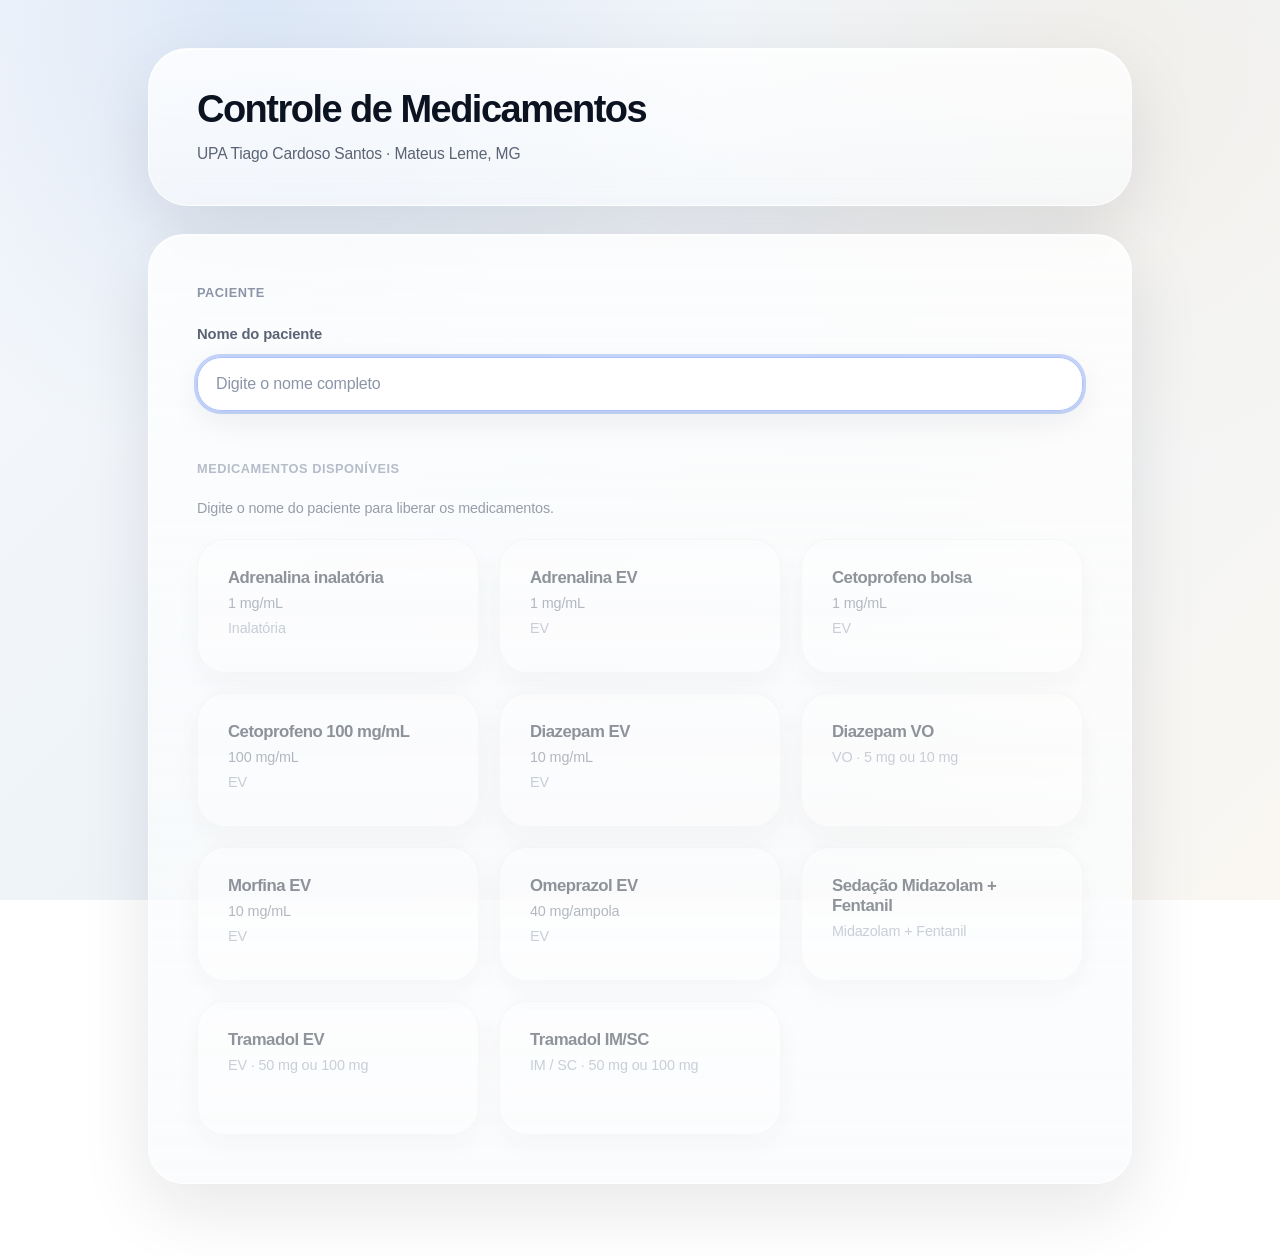
==== index.html @ 0401cdc0 "Initial commit: solicitação de medicamentos controlados UPA. App estático com geração de PDF meia-pá" ====
<!DOCTYPE html>
<html lang="pt-BR">
<head>
  <meta charset="UTF-8">
  <meta name="viewport" content="width=device-width, initial-scale=1.0">
  <title>Controle de Medicamentos</title>
  <link rel="stylesheet" href="css/app.css">
  <link rel="stylesheet" href="css/print.css">
</head>
<body>
  <main class="app">
    <header class="app-header card">
      <h1 class="app-title">Controle de Medicamentos</h1>
      <p id="app-unit-subtitle" class="app-subtitle"></p>
    </header>

    <section class="panel card" aria-label="Formulário de solicitação">
      <section class="panel-section" aria-labelledby="paciente-heading">
        <h2 id="paciente-heading" class="section-title">Paciente</h2>
        <div class="field-group">
          <label class="field-label" for="patient-name">Nome do paciente</label>
          <input
            id="patient-name"
            class="field-input"
            type="text"
            placeholder="Digite o nome completo"
            autocomplete="off"
            spellcheck="false"
          >
        </div>
      </section>

      <section
        id="medications-section"
        class="panel-section medications-section is-disabled"
        aria-labelledby="medicamentos-heading"
        aria-describedby="medications-hint"
      >
        <h2 id="medicamentos-heading" class="section-title">Medicamentos disponíveis</h2>
        <p id="medications-hint" class="section-hint">
          Digite o nome do paciente para liberar os medicamentos.
        </p>
        <div id="medications-grid" class="medications-grid"></div>
      </section>
    </section>
  </main>

  <div
    id="appStatus"
    class="app-status"
    role="status"
    aria-live="polite"
    aria-atomic="true"
    hidden
  ></div>

  <script src="js/config.js"></script>
  <script src="js/embedded-images.js"></script>
  <script src="js/embedded-fonts.js"></script>
  <script src="js/medications.js"></script>
  <script src="vendor/jspdf.umd.min.js"></script>
  <script src="js/pdf.js"></script>
  <script src="js/app.js"></script>
</body>
</html>
---- css/app.css ----
:root {
  color-scheme: light;

  --text: #0b1220;
  --text-secondary: #5b6475;
  --text-muted: #8b95a8;

  --border: rgba(255, 255, 255, 0.72);
  --border-subtle: rgba(15, 23, 42, 0.06);

  --surface: linear-gradient(
    180deg,
    rgba(255, 255, 255, 0.82),
    rgba(248, 250, 252, 0.66)
  );
  --surface-soft: rgba(255, 255, 255, 0.55);
  --surface-placeholder: rgba(255, 255, 255, 0.62);

  --bg-base: linear-gradient(135deg, #f7f9fc 0%, #eef3f8 45%, #faf7f2 100%);
  --bg-glow-1: rgba(180, 205, 240, 0.38);
  --bg-glow-2: rgba(245, 230, 210, 0.32);

  --shadow-card:
    0 24px 70px rgba(15, 23, 42, 0.1),
    inset 0 1px 0 rgba(255, 255, 255, 0.9);
  --shadow-card-hover:
    0 28px 76px rgba(15, 23, 42, 0.12),
    inset 0 1px 0 rgba(255, 255, 255, 0.95);
  --shadow-soft: 0 10px 32px rgba(15, 23, 42, 0.07);
  --shadow-focus: 0 0 0 3px rgba(59, 110, 246, 0.28);

  --blur-surface: 22px;
  --saturate-surface: 180%;

  --radius-sm: 24px;
  --radius-md: 28px;
  --radius-lg: 36px;
  --radius-xl: 40px;

  --ease: cubic-bezier(0.22, 1, 0.36, 1);
  --duration-fast: 180ms;
  --duration: 240ms;
  --duration-slow: 280ms;

  --font-text:
    "SF Pro Text",
    "SF Pro Display",
    -apple-system,
    BlinkMacSystemFont,
    "Helvetica Neue",
    Helvetica,
    Arial,
    sans-serif;
  --font-display:
    "SF Pro Display",
    "SF Pro Text",
    -apple-system,
    BlinkMacSystemFont,
    "Helvetica Neue",
    Helvetica,
    Arial,
    sans-serif;

  --app-max-width: 1080px;
  --space-xs: 8px;
  --space-sm: 12px;
  --space-md: 20px;
  --space-lg: 28px;
  --space-xl: 36px;
  --space-2xl: 48px;
}

*,
*::before,
*::after {
  box-sizing: border-box;
}

html {
  -webkit-font-smoothing: antialiased;
  -moz-osx-font-smoothing: grayscale;
}

body {
  margin: 0;
  min-height: 100vh;
  font-family: var(--font-text);
  font-size: 15px;
  line-height: 1.5;
  color: var(--text);
  background:
    radial-gradient(circle at 20% 0%, var(--bg-glow-1), transparent 34%),
    radial-gradient(circle at 85% 8%, var(--bg-glow-2), transparent 30%),
    var(--bg-base);
  background-attachment: fixed;
}

.app {
  width: min(100%, var(--app-max-width));
  margin: 0 auto;
  padding: var(--space-md);
  display: flex;
  flex-direction: column;
  gap: var(--space-lg);
  animation: fade-in-up 0.55s var(--ease) both;
}

.card {
  background: var(--surface);
  border: 1px solid var(--border);
  border-radius: var(--radius-lg);
  box-shadow: var(--shadow-card);
  backdrop-filter: blur(var(--blur-surface)) saturate(var(--saturate-surface));
  -webkit-backdrop-filter: blur(var(--blur-surface)) saturate(var(--saturate-surface));
  transition:
    transform var(--duration) var(--ease),
    box-shadow var(--duration) var(--ease),
    border-color var(--duration-fast) var(--ease);
}

.card:hover {
  transform: translateY(-1px);
  box-shadow: var(--shadow-card-hover);
}

.card:active {
  transform: translateY(0);
}

.card:focus-visible {
  outline: none;
  box-shadow: var(--shadow-card), var(--shadow-focus);
}

.app-header {
  padding: var(--space-xl) var(--space-xl);
  border-radius: var(--radius-xl);
}

.app-title {
  margin: 0;
  font-family: var(--font-display);
  font-size: clamp(1.85rem, 4vw, 2.375rem);
  font-weight: 700;
  letter-spacing: -0.04em;
  line-height: 1.08;
  color: var(--text);
}

.app-subtitle {
  margin: var(--space-sm) 0 0;
  color: var(--text-secondary);
  font-size: 0.975rem;
  font-weight: 500;
  letter-spacing: -0.01em;
}

.panel {
  padding: var(--space-xl);
  display: flex;
  flex-direction: column;
  gap: var(--space-2xl);
}

.panel-section {
  display: flex;
  flex-direction: column;
  gap: var(--space-md);
}

.section-title {
  margin: 0;
  font-family: var(--font-text);
  font-size: 0.8rem;
  font-weight: 600;
  letter-spacing: 0.04em;
  text-transform: uppercase;
  color: var(--text-muted);
}

.field-group {
  display: flex;
  flex-direction: column;
  gap: var(--space-sm);
}

.field-label {
  font-size: 0.925rem;
  font-weight: 600;
  letter-spacing: -0.01em;
  color: var(--text-secondary);
}

.field-input {
  display: block;
  width: 100%;
  min-height: 52px;
  padding: 14px 18px;
  border: 1px solid var(--border-subtle);
  border-radius: var(--radius-sm);
  background: rgba(255, 255, 255, 0.88);
  box-shadow: var(--shadow-soft);
  color: var(--text);
  font: inherit;
  font-size: 1rem;
  font-weight: 500;
  letter-spacing: -0.01em;
  outline: none;
  transition:
    border-color 200ms var(--ease),
    box-shadow 200ms var(--ease),
    background 180ms var(--ease);
}

.field-input::placeholder {
  color: var(--text-muted);
  font-weight: 500;
}

.field-input:hover {
  border-color: rgba(15, 23, 42, 0.1);
  background: rgba(255, 255, 255, 0.94);
}

.field-input:focus,
.field-input:focus-visible {
  border-color: rgba(59, 110, 246, 0.42);
  background: rgba(255, 255, 255, 0.98);
  box-shadow: var(--shadow-soft), var(--shadow-focus);
}

.section-hint {
  margin: 0;
  font-size: 0.9rem;
  font-weight: 500;
  letter-spacing: -0.01em;
  color: var(--text-secondary);
  line-height: 1.45;
}

.medications-section {
  transition: opacity var(--duration) var(--ease);
}

.medications-section.is-disabled {
  opacity: 0.62;
}

.medications-grid {
  display: grid;
  grid-template-columns: 1fr;
  gap: var(--space-md);
  align-items: start;
}

.medication-card {
  display: flex;
  flex-direction: column;
  gap: var(--space-sm);
  padding: var(--space-sm);
  border: 1px solid rgba(15, 23, 42, 0.06);
  border-radius: var(--radius-md);
  background: rgba(255, 255, 255, 0.72);
  box-shadow: var(--shadow-soft);
  transition:
    transform var(--duration) var(--ease),
    box-shadow var(--duration) var(--ease),
    border-color var(--duration-fast) var(--ease),
    background var(--duration-fast) var(--ease);
}

.medication-card:hover:not(.is-disabled) {
  transform: translateY(-1px);
  box-shadow: 0 14px 36px rgba(15, 23, 42, 0.1);
}

.medication-card.is-selected {
  border-color: rgba(15, 23, 42, 0.18);
  background: rgba(255, 255, 255, 0.94);
  box-shadow:
    0 16px 40px rgba(15, 23, 42, 0.1),
    inset 0 1px 0 rgba(255, 255, 255, 0.95);
}

.medication-card.is-disabled {
  opacity: 0.72;
}

.medication-card__trigger {
  display: flex;
  flex-direction: column;
  align-items: flex-start;
  gap: 6px;
  width: 100%;
  min-height: 108px;
  padding: 16px 18px;
  border: 0;
  border-radius: calc(var(--radius-md) - 6px);
  background: transparent;
  color: inherit;
  font: inherit;
  text-align: left;
  cursor: pointer;
  transition: background var(--duration-fast) var(--ease);
}

.medication-card__trigger:disabled {
  cursor: not-allowed;
}

.medication-card__trigger:active:not(:disabled) {
  transform: translateY(1px);
}

.medication-card__trigger:focus-visible {
  outline: none;
  box-shadow: var(--shadow-focus);
}

.medication-card__title {
  font-family: var(--font-display);
  font-size: 1.05rem;
  font-weight: 700;
  letter-spacing: -0.03em;
  line-height: 1.2;
  color: var(--text);
}

.medication-card__detail,
.medication-card__meta {
  font-size: 0.9rem;
  font-weight: 500;
  letter-spacing: -0.01em;
  color: var(--text-secondary);
  line-height: 1.35;
}

.medication-card__meta {
  color: var(--text-muted);
}

.medication-controls {
  display: flex;
  flex-direction: column;
  gap: var(--space-sm);
  padding: 0 10px 12px;
}

.medication-controls__group {
  display: flex;
  flex-direction: column;
  gap: var(--space-xs);
}

.medication-controls__label {
  margin: 0;
  font-size: 0.78rem;
  font-weight: 600;
  letter-spacing: 0.04em;
  text-transform: uppercase;
  color: var(--text-muted);
}

.medication-controls__hint {
  margin: 0 0 2px;
  font-size: 0.875rem;
  font-weight: 500;
  letter-spacing: -0.01em;
  color: var(--text-secondary);
}

.option-pills {
  display: flex;
  flex-wrap: wrap;
  gap: 8px;
}

.option-pill {
  appearance: none;
  border: 1px solid rgba(15, 23, 42, 0.08);
  border-radius: 999px;
  padding: 9px 14px;
  background: rgba(255, 255, 255, 0.82);
  color: var(--text-secondary);
  font: inherit;
  font-size: 0.875rem;
  font-weight: 600;
  letter-spacing: -0.01em;
  cursor: pointer;
  transition:
    transform var(--duration-fast) var(--ease),
    background var(--duration-fast) var(--ease),
    border-color var(--duration-fast) var(--ease),
    color var(--duration-fast) var(--ease),
    box-shadow var(--duration-fast) var(--ease);
}

.option-pill:hover {
  transform: translateY(-1px);
  border-color: rgba(15, 23, 42, 0.14);
  color: var(--text);
}

.option-pill:active {
  transform: translateY(0);
}

.option-pill.is-selected {
  border-color: rgba(15, 23, 42, 0.2);
  background: rgba(15, 23, 42, 0.92);
  color: #fff;
  box-shadow: 0 8px 20px rgba(15, 23, 42, 0.14);
}

.option-pill:focus-visible {
  outline: none;
  box-shadow: var(--shadow-focus);
}

.quantity-input {
  display: block;
  width: min(100%, 140px);
  min-height: 44px;
  padding: 10px 14px;
  border: 1px solid rgba(15, 23, 42, 0.08);
  border-radius: 16px;
  background: rgba(255, 255, 255, 0.92);
  box-shadow: var(--shadow-soft);
  color: var(--text);
  font: inherit;
  font-size: 1rem;
  font-weight: 600;
  outline: none;
  transition:
    border-color 200ms var(--ease),
    box-shadow 200ms var(--ease);
}

.quantity-input:focus,
.quantity-input:focus-visible {
  border-color: rgba(59, 110, 246, 0.42);
  box-shadow: var(--shadow-soft), var(--shadow-focus);
}

.app-status {
  position: fixed;
  left: 50%;
  bottom: 24px;
  z-index: 50;
  transform: translateX(-50%);
  max-width: min(92vw, 520px);
  padding: 12px 18px;
  border: 1px solid rgba(15, 23, 42, 0.08);
  border-radius: 999px;
  background: rgba(255, 255, 255, 0.94);
  box-shadow: 0 16px 40px rgba(15, 23, 42, 0.14);
  color: var(--text);
  font-size: 0.925rem;
  font-weight: 600;
  letter-spacing: -0.01em;
  text-align: center;
}

.app-status[hidden] {
  display: none !important;
}

.app-status.is-success {
  color: #1f6b3a;
}

.app-status.is-error {
  color: #9b1c1c;
}

.app-status.is-progress {
  color: var(--text-secondary);
}

body.is-generating {
  cursor: progress;
}

body.is-generating .medication-card__trigger,
body.is-generating .option-pill,
body.is-generating .quantity-input {
  pointer-events: none;
}

@keyframes fade-in-up {
  from {
    opacity: 0;
    transform: translateY(10px);
  }

  to {
    opacity: 1;
    transform: translateY(0);
  }
}

@media (min-width: 640px) {
  .app {
    padding: var(--space-lg) var(--space-xl);
  }

  .app-header {
    padding: 40px var(--space-2xl);
  }

  .panel {
    padding: var(--space-2xl);
  }

  .medications-grid {
    grid-template-columns: repeat(2, minmax(0, 1fr));
  }
}

@media (min-width: 1024px) {
  .app {
    padding: var(--space-2xl) var(--space-2xl) 72px;
  }

  .medications-grid {
    grid-template-columns: repeat(3, minmax(0, 1fr));
  }
}

@media (max-width: 639px) {
  :root {
    --radius-sm: 18px;
    --radius-md: 22px;
    --radius-lg: 24px;
    --radius-xl: 28px;
  }

  .app {
    gap: var(--space-md);
    padding: var(--space-sm) var(--space-sm) var(--space-xl);
  }

  .app-header {
    padding: var(--space-lg) var(--space-md);
  }

  .app-title {
    font-size: clamp(1.65rem, 7vw, 1.95rem);
  }

  .app-subtitle {
    font-size: 0.9rem;
  }

  .panel {
    padding: var(--space-md);
    gap: var(--space-xl);
  }

  .field-input,
  .quantity-input {
    font-size: 16px;
  }

  .quantity-input {
    width: 100%;
  }

  .app-status {
    bottom: 16px;
    border-radius: 20px;
  }
}

@media (prefers-reduced-motion: reduce) {
  .app {
    animation: none;
  }

  .card,
  .field-input,
  .medications-section,
  .medication-card,
  .option-pill,
  .quantity-input {
    transition: none;
  }

  .card:hover,
  .medication-card:hover:not(.is-disabled),
  .option-pill:hover {
    transform: none;
  }
}
---- css/print.css ----
@page {
  size: A4 portrait;
  margin: 0;
}
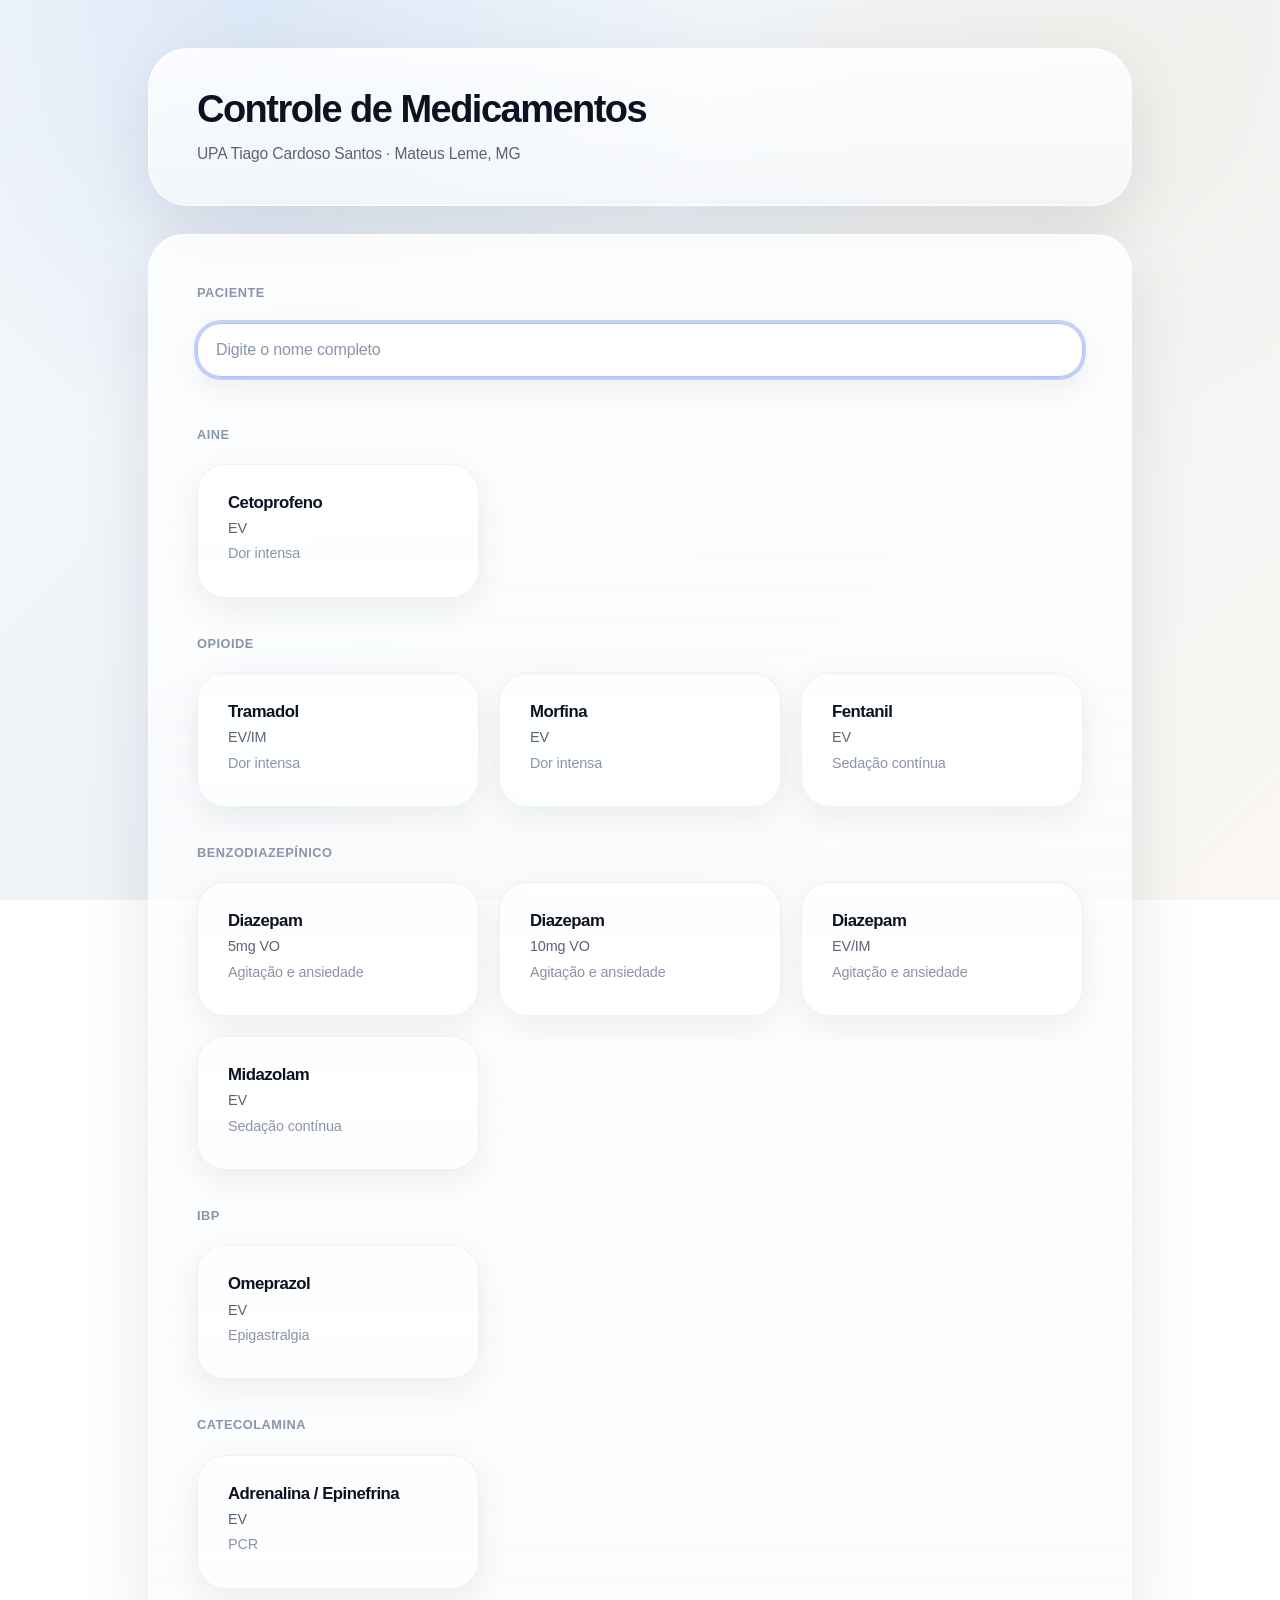
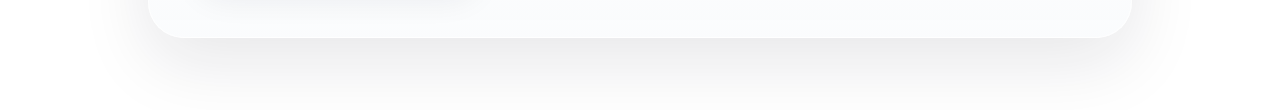
==== commit 5bffdfe4: "Simplify medication catalog UI and refine controlled-drug PDF. Group meds by class with explicit ord" ====
--- a/index.html
+++ b/index.html
@@ -3,7 +3,9 @@
 <head>
   <meta charset="UTF-8">
   <meta name="viewport" content="width=device-width, initial-scale=1.0">
-  <title>Controle de Medicamentos</title>
+  <title>Controlado</title>
+  <link rel="icon" href="assets/favicon.png" type="image/png">
+  <link rel="apple-touch-icon" href="assets/apple-touch-icon.png">
   <link rel="stylesheet" href="css/app.css">
   <link rel="stylesheet" href="css/print.css">
 </head>
@@ -18,12 +20,12 @@
       <section class="panel-section" aria-labelledby="paciente-heading">
         <h2 id="paciente-heading" class="section-title">Paciente</h2>
         <div class="field-group">
-          <label class="field-label" for="patient-name">Nome do paciente</label>
           <input
             id="patient-name"
             class="field-input"
             type="text"
             placeholder="Digite o nome completo"
+            aria-label="Nome do paciente"
             autocomplete="off"
             spellcheck="false"
           >
@@ -32,15 +34,10 @@
 
       <section
         id="medications-section"
-        class="panel-section medications-section is-disabled"
-        aria-labelledby="medicamentos-heading"
-        aria-describedby="medications-hint"
+        class="panel-section medications-section"
+        aria-label="Medicamentos"
       >
-        <h2 id="medicamentos-heading" class="section-title">Medicamentos disponíveis</h2>
-        <p id="medications-hint" class="section-hint">
-          Digite o nome do paciente para liberar os medicamentos.
-        </p>
-        <div id="medications-grid" class="medications-grid"></div>
+        <div id="medications-grid" class="medications-catalog"></div>
       </section>
     </section>
   </main>
--- a/css/app.css
+++ b/css/app.css
@@ -222,6 +222,17 @@
   background: rgba(255, 255, 255, 0.94);
 }
 
+.field-input.is-invalid {
+  border-color: #dc2626;
+  box-shadow: 0 0 0 3px rgba(220, 38, 38, 0.2);
+}
+
+.field-input.is-invalid:focus,
+.field-input.is-invalid:focus-visible {
+  border-color: #dc2626;
+  box-shadow: 0 0 0 3px rgba(220, 38, 38, 0.28);
+}
+
 .field-input:focus,
 .field-input:focus-visible {
   border-color: rgba(59, 110, 246, 0.42);
@@ -244,6 +255,18 @@
 
 .medications-section.is-disabled {
   opacity: 0.62;
+}
+
+.medications-catalog {
+  display: flex;
+  flex-direction: column;
+  gap: var(--space-xl);
+}
+
+.medication-group {
+  display: flex;
+  flex-direction: column;
+  gap: var(--space-md);
 }
 
 .medications-grid {
@@ -317,6 +340,15 @@
   box-shadow: var(--shadow-focus);
 }
 
+.medication-card__class {
+  font-size: 0.72rem;
+  font-weight: 600;
+  letter-spacing: 0.06em;
+  line-height: 1.2;
+  text-transform: uppercase;
+  color: var(--text-muted);
+}
+
 .medication-card__title {
   font-family: var(--font-display);
   font-size: 1.05rem;
@@ -326,8 +358,8 @@
   color: var(--text);
 }
 
-.medication-card__detail,
-.medication-card__meta {
+.medication-card__route,
+.medication-card__indication {
   font-size: 0.9rem;
   font-weight: 500;
   letter-spacing: -0.01em;
@@ -335,7 +367,7 @@
   line-height: 1.35;
 }
 
-.medication-card__meta {
+.medication-card__indication {
   color: var(--text-muted);
 }
 
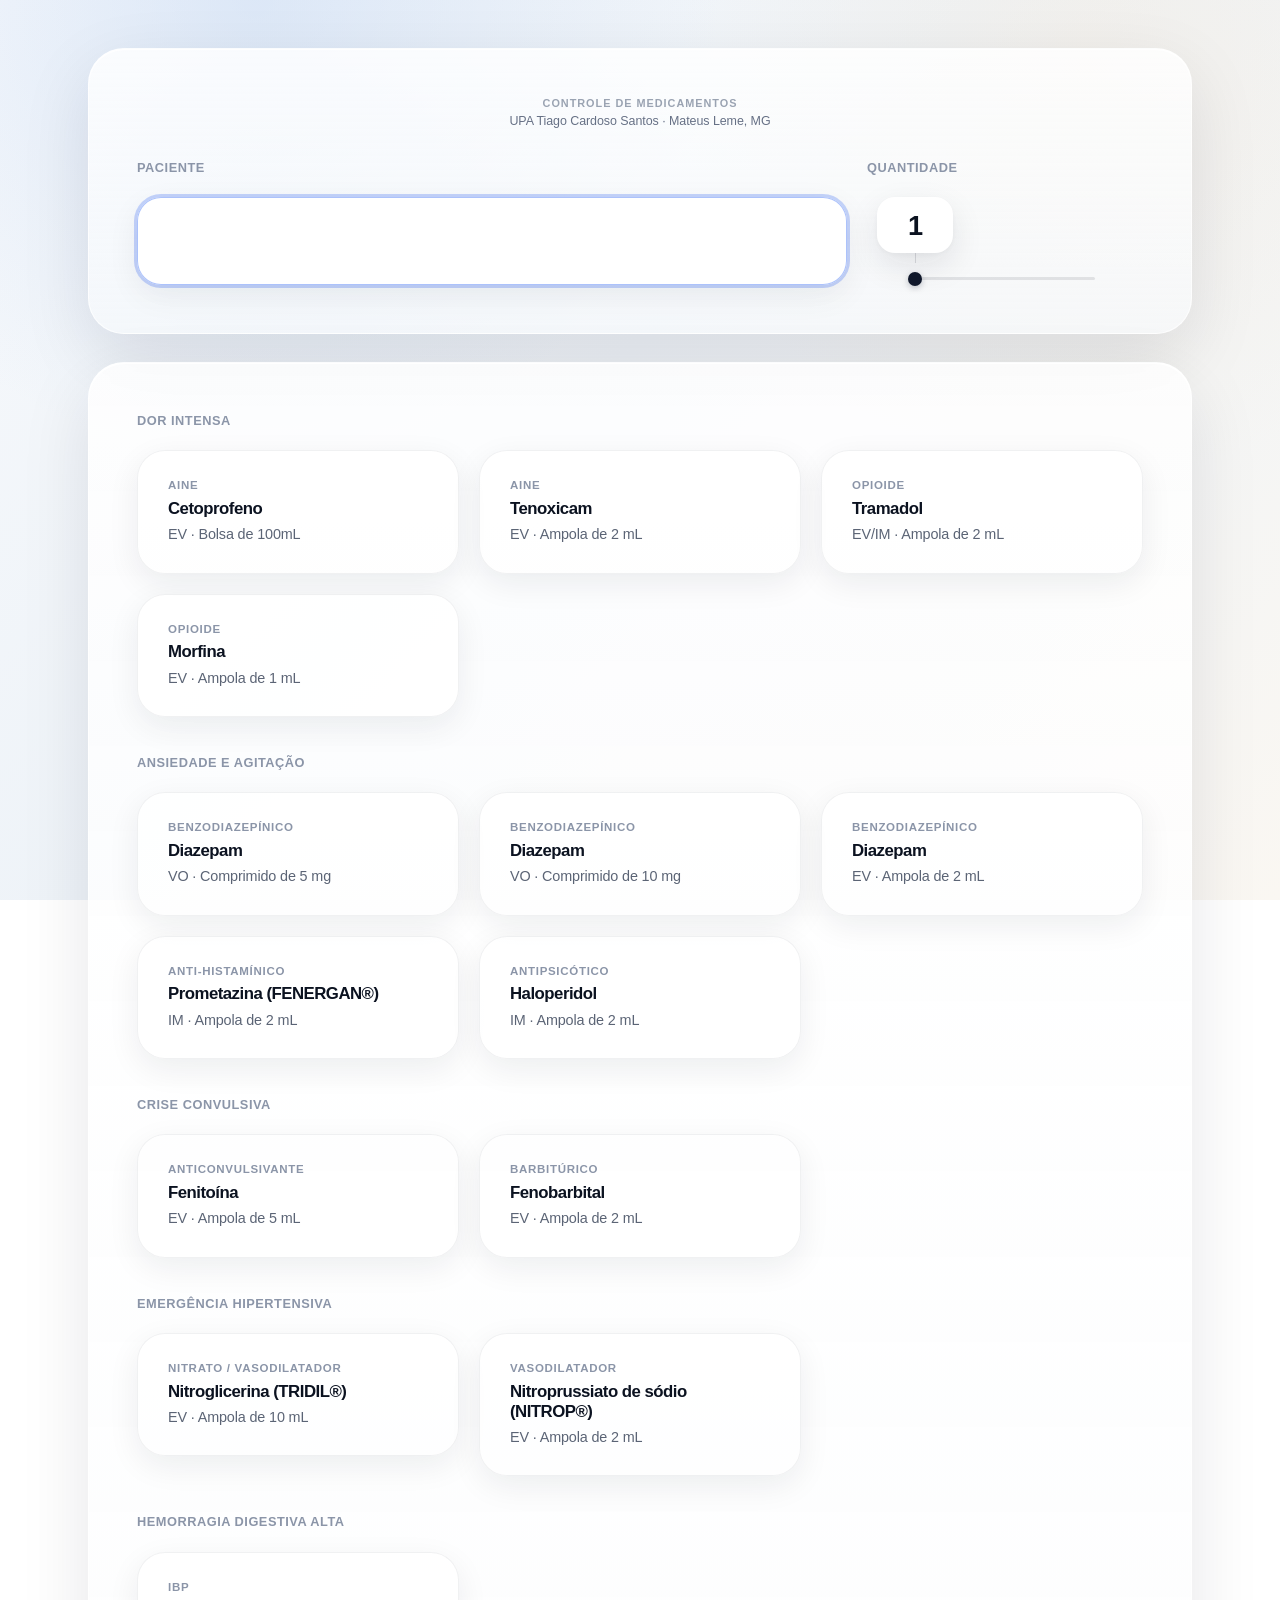
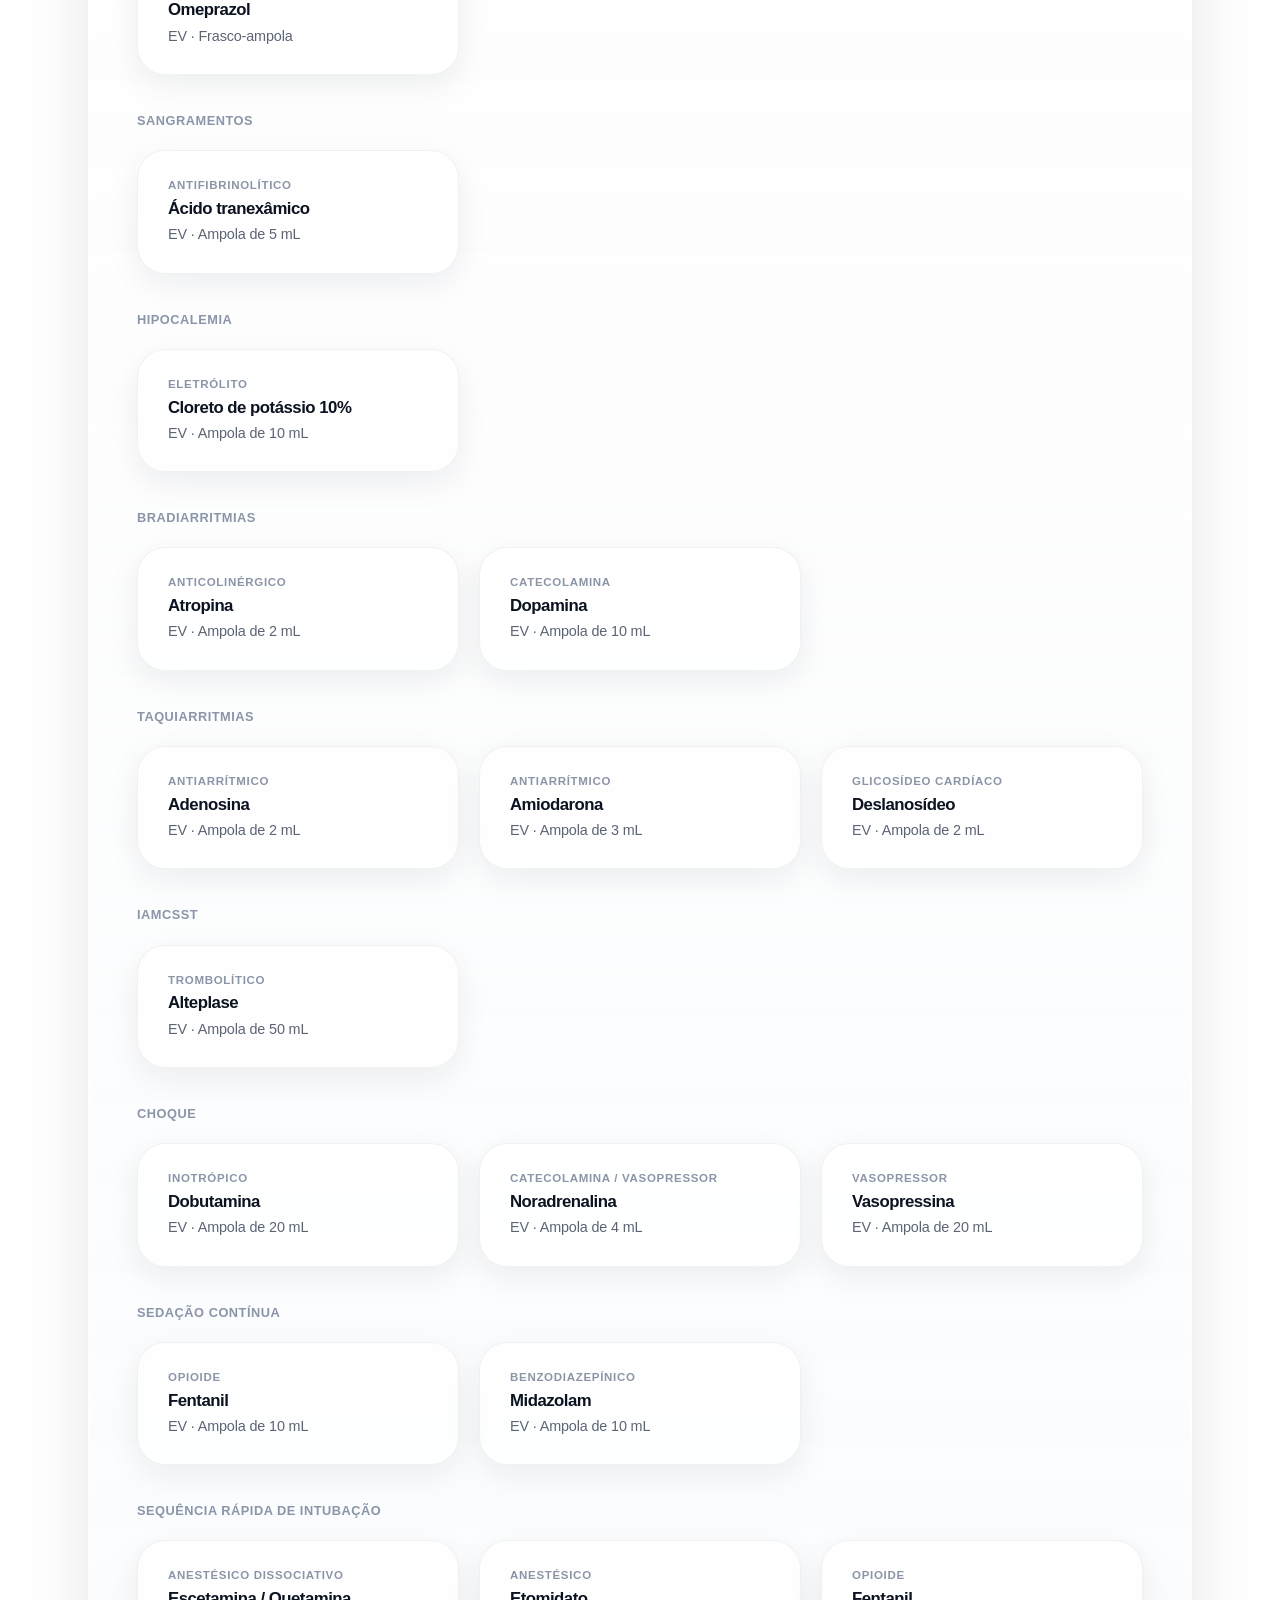
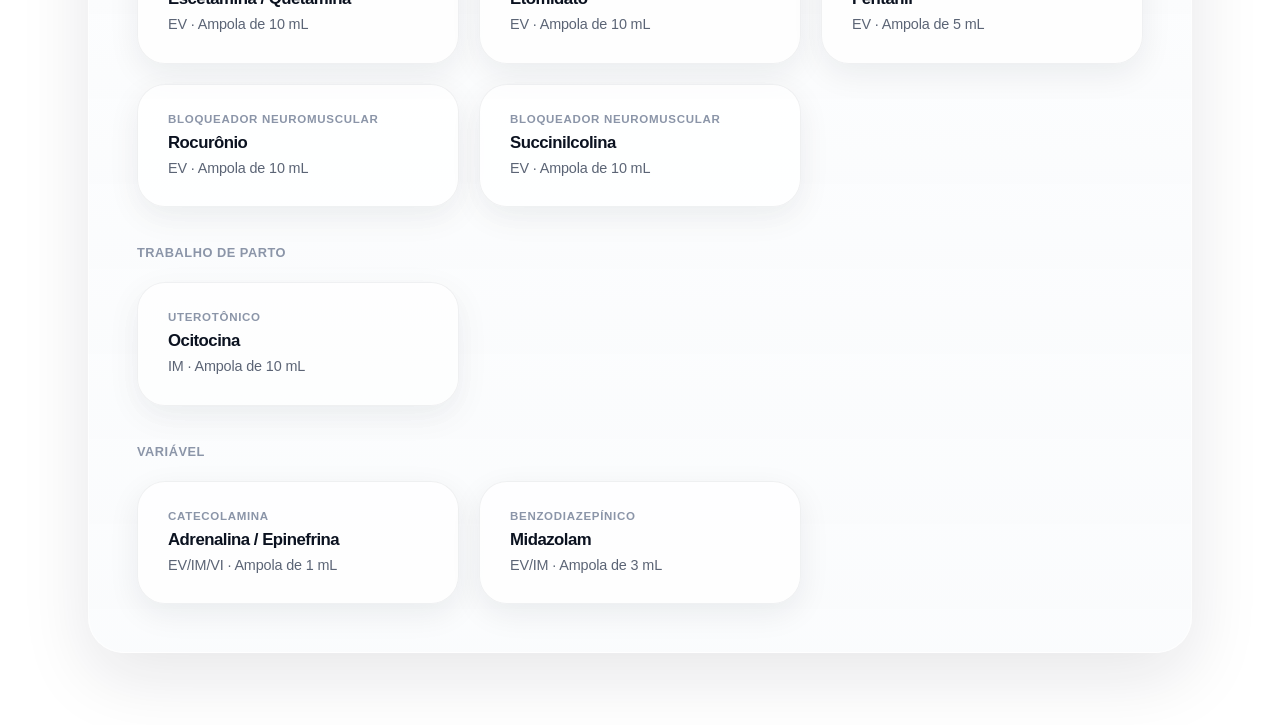
==== commit caecb938: "Expand medication catalog and ship quantity selector UI. Rebuild the request card layout, add dispen" ====
--- a/index.html
+++ b/index.html
@@ -4,41 +4,85 @@
   <meta charset="UTF-8">
   <meta name="viewport" content="width=device-width, initial-scale=1.0">
   <title>Controlado</title>
-  <link rel="icon" href="assets/favicon.png" type="image/png">
+  <link rel="icon" href="assets/favicon.png?v=2" type="image/png">
   <link rel="apple-touch-icon" href="assets/apple-touch-icon.png">
   <link rel="stylesheet" href="css/app.css">
   <link rel="stylesheet" href="css/print.css">
 </head>
 <body>
   <main class="app">
-    <header class="app-header card">
-      <h1 class="app-title">Controle de Medicamentos</h1>
-      <p id="app-unit-subtitle" class="app-subtitle"></p>
-    </header>
+    <section
+      class="panel card request-meta"
+      aria-label="Paciente e quantidade"
+    >
+      <header class="request-meta__brand">
+        <h1 class="request-meta__title">Controle de Medicamentos</h1>
+        <p id="app-unit-subtitle" class="request-meta__subtitle"></p>
+      </header>
 
-    <section class="panel card" aria-label="Formulário de solicitação">
-      <section class="panel-section" aria-labelledby="paciente-heading">
-        <h2 id="paciente-heading" class="section-title">Paciente</h2>
-        <div class="field-group">
-          <input
-            id="patient-name"
-            class="field-input"
-            type="text"
-            placeholder="Digite o nome completo"
-            aria-label="Nome do paciente"
-            autocomplete="off"
-            spellcheck="false"
+      <div class="request-meta__fields">
+        <div class="request-meta__patient">
+          <h2 id="paciente-heading" class="section-title">Paciente</h2>
+          <div class="field-group">
+            <input
+              id="patient-name"
+              class="field-input"
+              type="text"
+              aria-label="Nome do paciente"
+              autocomplete="off"
+              spellcheck="false"
+            >
+          </div>
+        </div>
+
+        <div class="request-meta__quantity">
+          <h2 id="quantidade-heading" class="section-title">Quantidade</h2>
+          <div
+            id="quantity-slider"
+            class="qty-slider"
+            role="slider"
+            aria-valuemin="1"
+            aria-valuenow="1"
+            aria-labelledby="quantidade-heading"
+            tabindex="0"
           >
+            <div class="qty-slider__stage">
+              <div class="qty-slider__rail">
+                <div class="qty-slider__thumb" id="quantity-thumb">
+                  <div class="qty-slider__card">
+                    <div class="qty-slider__value-row">
+                      <span id="quantity-value" class="qty-slider__value">1</span>
+                      <input
+                        id="quantity-input"
+                        class="qty-slider__input"
+                        type="text"
+                        inputmode="numeric"
+                        pattern="[0-9]*"
+                        aria-label="Quantidade personalizada"
+                        hidden
+                      >
+                    </div>
+                  </div>
+                  <div class="qty-slider__stem" aria-hidden="true"></div>
+                </div>
+
+                <div class="qty-slider__track" id="quantity-track">
+                  <div class="qty-slider__track-fill" id="quantity-fill"></div>
+                  <div class="qty-slider__knob" id="quantity-knob" aria-hidden="true"></div>
+                </div>
+              </div>
+            </div>
+          </div>
         </div>
-      </section>
+      </div>
+    </section>
 
-      <section
-        id="medications-section"
-        class="panel-section medications-section"
-        aria-label="Medicamentos"
-      >
-        <div id="medications-grid" class="medications-catalog"></div>
-      </section>
+    <section
+      id="medications-section"
+      class="panel card medications-section"
+      aria-label="Medicamentos"
+    >
+      <div id="medications-grid" class="medications-catalog"></div>
     </section>
   </main>
 
--- a/css/app.css
+++ b/css/app.css
@@ -61,7 +61,7 @@
     Arial,
     sans-serif;
 
-  --app-max-width: 1080px;
+  --app-max-width: 1200px;
   --space-xs: 8px;
   --space-sm: 12px;
   --space-md: 20px;
@@ -166,6 +166,77 @@
   display: flex;
   flex-direction: column;
   gap: var(--space-md);
+}
+
+.request-meta {
+  --request-control-height: 88px;
+  --request-qty-width: 276px; /* 240px + 15% */
+  display: flex;
+  flex-direction: column;
+  gap: var(--space-lg);
+}
+
+.request-meta__brand {
+  display: flex;
+  flex-direction: column;
+  align-items: center;
+  gap: 3px;
+  text-align: center;
+}
+
+.request-meta__title {
+  margin: 0;
+
+  font-size: 0.68rem; /* ~10.9px */
+  line-height: 1.2;
+  font-weight: 650;
+  letter-spacing: 0.09em;
+  text-transform: uppercase;
+
+  color: #9aa3b2;
+}
+
+.request-meta__subtitle {
+  margin: 0;
+
+  font-size: 0.78rem; /* ~12.5px */
+  line-height: 1.35;
+  font-weight: 500;
+  letter-spacing: -0.005em;
+
+  color: #667085;
+}
+
+.request-meta__fields {
+  display: grid;
+  grid-template-columns: minmax(0, 1fr) var(--request-qty-width);
+  gap: var(--space-md);
+  align-items: start;
+}
+
+.request-meta__patient,
+.request-meta__quantity {
+  display: flex;
+  flex-direction: column;
+  gap: var(--space-md);
+  min-width: 0;
+}
+
+.request-meta__patient .field-group {
+  flex: 1;
+}
+
+.request-meta__patient .field-input {
+  height: var(--request-control-height);
+  min-height: var(--request-control-height);
+  padding: 18px 24px;
+  font-size: 1.55rem;
+  font-weight: 500;
+  letter-spacing: -0.025em;
+}
+
+.request-meta__quantity .qty-slider {
+  padding: 0;
 }
 
 .section-title {
@@ -240,6 +311,149 @@
   box-shadow: var(--shadow-soft), var(--shadow-focus);
 }
 
+.qty-slider {
+  outline: none;
+  user-select: none;
+  touch-action: none;
+}
+
+.qty-slider:focus-visible .qty-slider__card {
+  box-shadow:
+    0 14px 36px rgba(15, 23, 42, 0.12),
+    var(--shadow-focus);
+}
+
+.qty-slider__stage {
+  position: relative;
+  height: var(--request-control-height, 108px);
+}
+
+.qty-slider__rail {
+  position: relative;
+  height: 100%;
+  margin: 0 48px;
+}
+
+.qty-slider__thumb {
+  position: absolute;
+  top: 0;
+  left: 0;
+  z-index: 2;
+  display: flex;
+  flex-direction: column;
+  align-items: center;
+  width: max-content;
+  transform: translateX(-50%);
+  will-change: left;
+}
+
+.qty-slider__card {
+  display: flex;
+  flex-direction: column;
+  align-items: center;
+  justify-content: center;
+  min-width: 76px;
+  min-height: 56px;
+  padding: 8px 12px;
+  border-radius: 18px;
+  background: #fff;
+  box-shadow:
+    0 12px 32px rgba(15, 23, 42, 0.1),
+    0 2px 6px rgba(15, 23, 42, 0.04);
+}
+
+.qty-slider__value-row {
+  display: flex;
+  align-items: baseline;
+  justify-content: center;
+  gap: 6px;
+  min-height: 1.7rem;
+}
+
+.qty-slider__value,
+.qty-slider__input {
+  font-family: var(--font-display);
+  font-size: 1.7rem;
+  font-weight: 700;
+  letter-spacing: -0.04em;
+  line-height: 1;
+  color: var(--text);
+}
+
+.qty-slider__input {
+  width: 3.2ch;
+  min-width: 2ch;
+  max-width: 5ch;
+  padding: 0;
+  border: 0;
+  border-bottom: 1.5px solid rgba(15, 23, 42, 0.18);
+  border-radius: 0;
+  background: transparent;
+  box-shadow: none;
+  text-align: center;
+  outline: none;
+  appearance: textfield;
+  -moz-appearance: textfield;
+}
+
+.qty-slider__input::-webkit-outer-spin-button,
+.qty-slider__input::-webkit-inner-spin-button {
+  appearance: none;
+  margin: 0;
+}
+
+.qty-slider__input:focus {
+  border-bottom-color: rgba(59, 110, 246, 0.55);
+}
+
+.qty-slider__stem {
+  width: 1px;
+  height: 10px;
+  background: rgba(15, 23, 42, 0.14);
+}
+
+.qty-slider__track {
+  position: absolute;
+  left: 0;
+  right: 0;
+  bottom: 5px;
+  height: 3px;
+  border-radius: 999px;
+  background: rgba(15, 23, 42, 0.1);
+  overflow: visible;
+}
+
+.qty-slider__track-fill {
+  position: absolute;
+  left: 0;
+  top: 0;
+  bottom: 0;
+  width: 0%;
+  border-radius: 999px;
+  background: #1e293b;
+  z-index: 0;
+}
+
+.qty-slider__knob {
+  position: absolute;
+  top: 50%;
+  left: 0%;
+  z-index: 2;
+  width: 14px;
+  height: 14px;
+  border-radius: 50%;
+  background: #0f172a;
+  box-shadow: 0 2px 6px rgba(15, 23, 42, 0.25);
+  transform: translate(-50%, -50%);
+  will-change: left;
+}
+
+.qty-slider.is-dragging .qty-slider__card {
+  box-shadow:
+    0 16px 40px rgba(15, 23, 42, 0.14),
+    0 2px 6px rgba(15, 23, 42, 0.05);
+}
+
 .section-hint {
   margin: 0;
   font-size: 0.9rem;
@@ -315,7 +529,7 @@
   align-items: flex-start;
   gap: 6px;
   width: 100%;
-  min-height: 108px;
+  min-height: 90px;
   padding: 16px 18px;
   border: 0;
   border-radius: calc(var(--radius-md) - 6px);
@@ -589,13 +803,16 @@
     gap: var(--space-xl);
   }
 
-  .field-input,
-  .quantity-input {
-    font-size: 16px;
-  }
-
-  .quantity-input {
-    width: 100%;
+  .request-meta__fields {
+    grid-template-columns: 1fr;
+  }
+
+  .request-meta__quantity {
+    max-width: var(--request-qty-width, 276px);
+  }
+
+  .request-meta__patient .field-input {
+    font-size: 1.35rem;
   }
 
   .app-status {
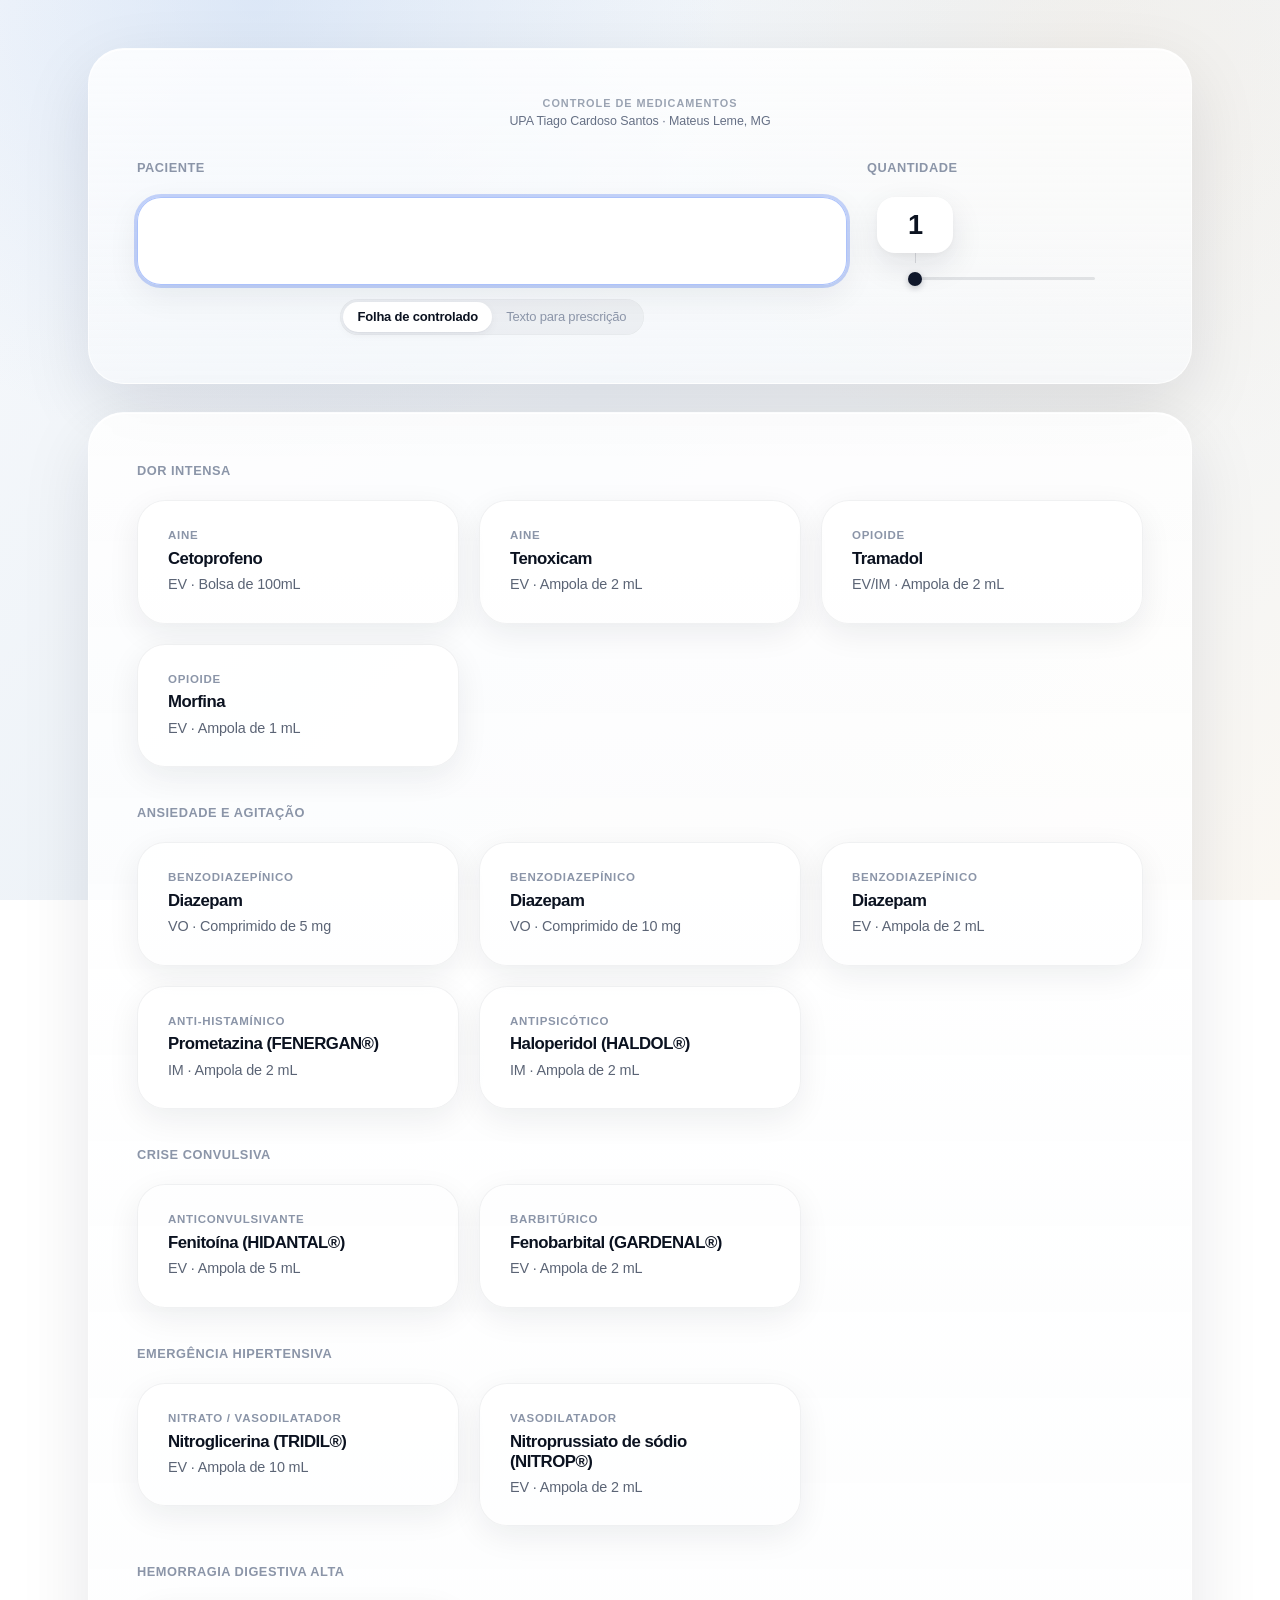
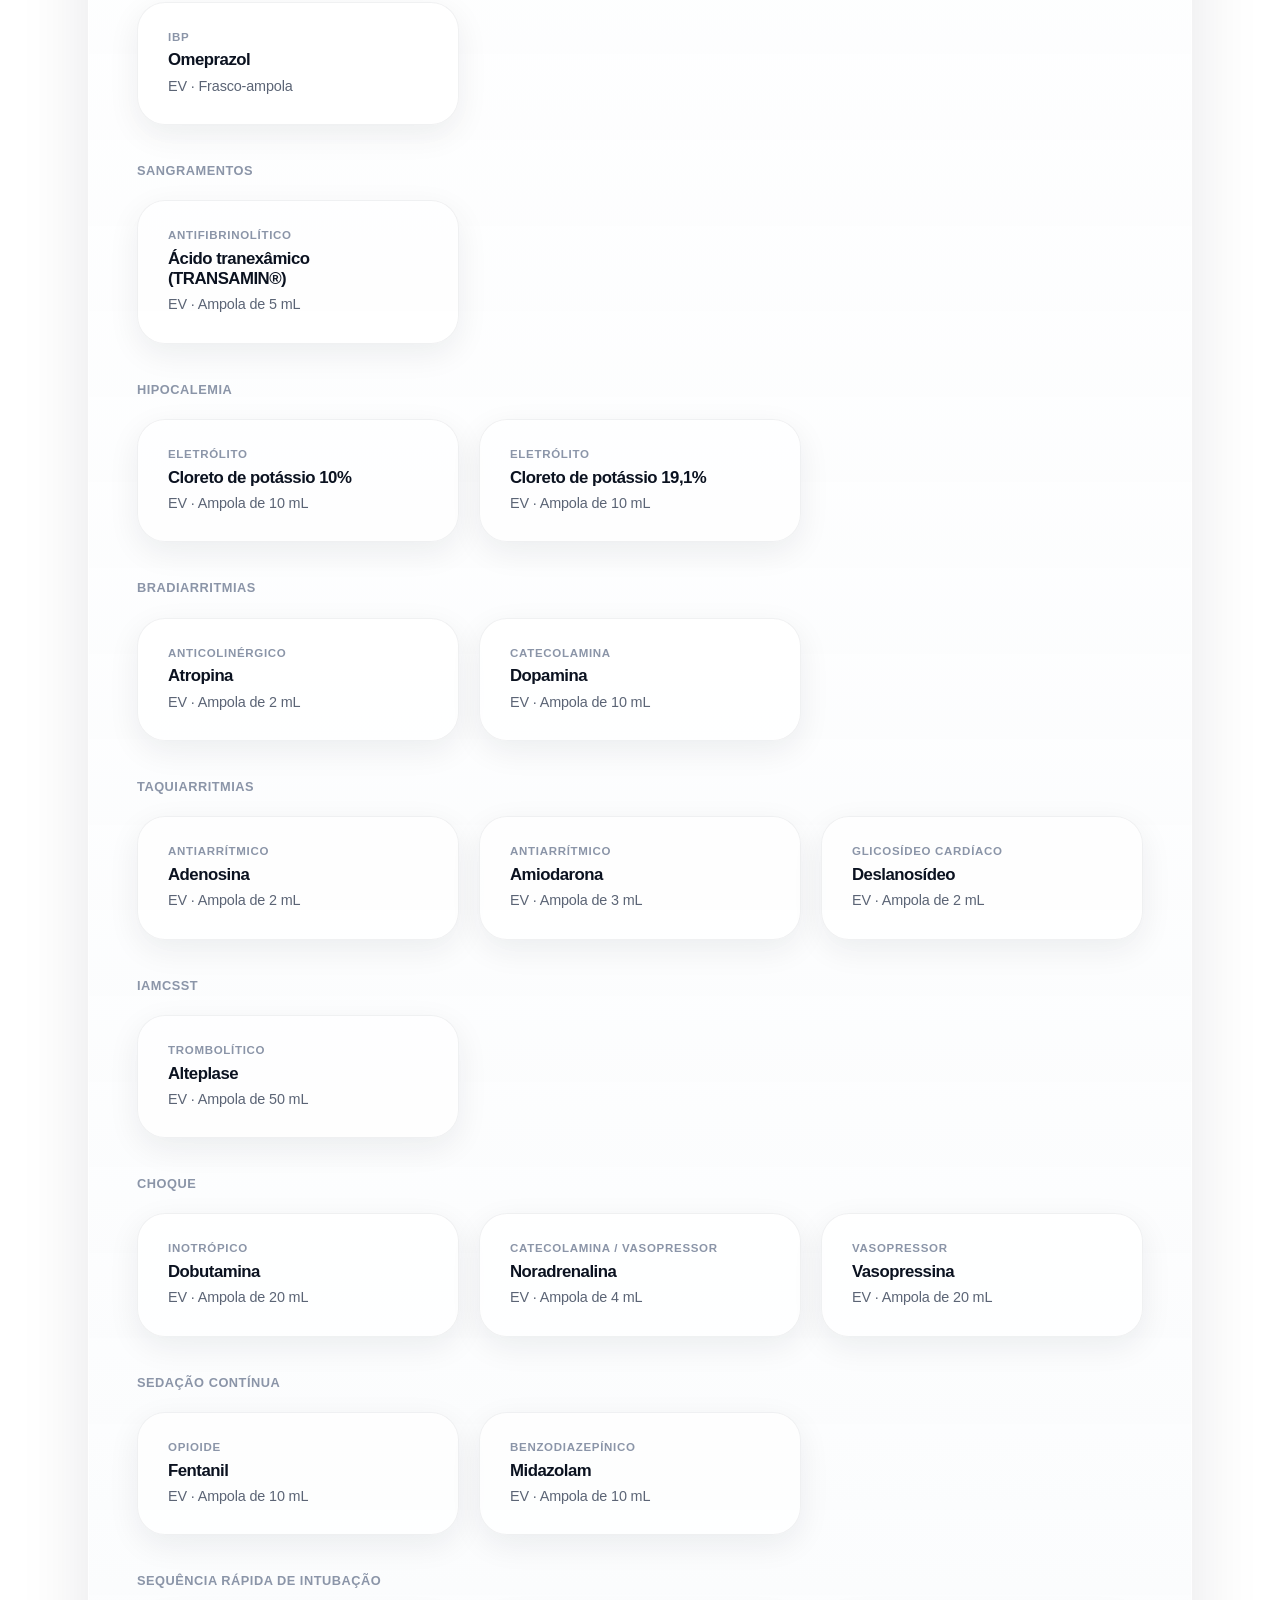
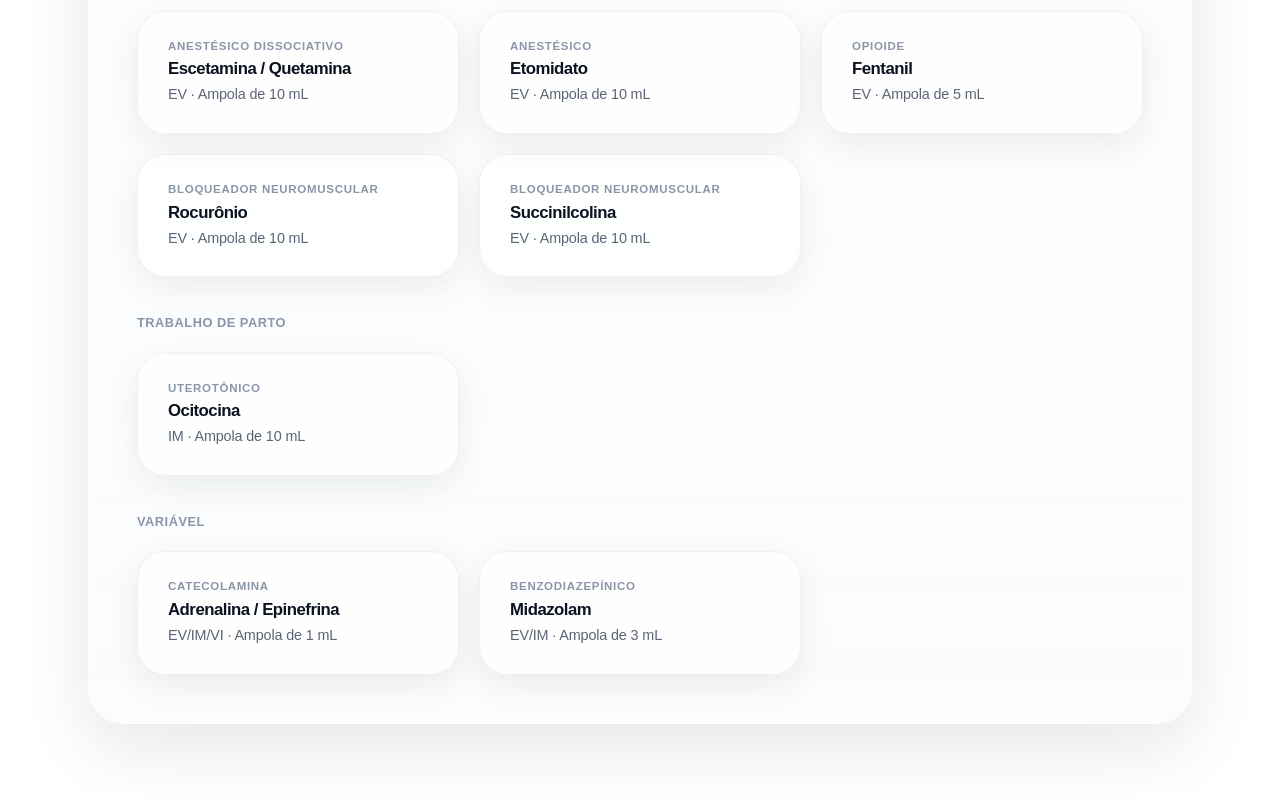
==== commit d101a790: "Add prescription copy texts and the 19.1% potassium chloride option. Clinicians can switch from the " ====
--- a/index.html
+++ b/index.html
@@ -23,15 +23,49 @@
       <div class="request-meta__fields">
         <div class="request-meta__patient">
           <h2 id="paciente-heading" class="section-title">Paciente</h2>
-          <div class="field-group">
-            <input
-              id="patient-name"
-              class="field-input"
-              type="text"
-              aria-label="Nome do paciente"
-              autocomplete="off"
-              spellcheck="false"
+          <div class="request-meta__patient-stack">
+            <div class="field-group">
+              <input
+                id="patient-name"
+                class="field-input"
+                type="text"
+                aria-label="Nome do paciente"
+                autocomplete="off"
+                spellcheck="false"
+              >
+            </div>
+
+            <div
+              class="view-switch"
+              role="tablist"
+              aria-label="Tipo de conteúdo"
             >
+              <div class="view-switch__thumb" aria-hidden="true"></div>
+              <button
+                type="button"
+                class="view-switch__tab"
+                id="tab-sheet"
+                role="tab"
+                aria-selected="true"
+                aria-controls="medications-section"
+                data-view="sheet"
+                tabindex="0"
+              >
+                Folha de controlado
+              </button>
+              <button
+                type="button"
+                class="view-switch__tab"
+                id="tab-prescription"
+                role="tab"
+                aria-selected="false"
+                aria-controls="prescriptions-section"
+                data-view="prescription"
+                tabindex="-1"
+              >
+                Texto para prescrição
+              </button>
+            </div>
           </div>
         </div>
 
@@ -80,9 +114,20 @@
     <section
       id="medications-section"
       class="panel card medications-section"
-      aria-label="Medicamentos"
+      role="tabpanel"
+      aria-labelledby="tab-sheet"
     >
       <div id="medications-grid" class="medications-catalog"></div>
+    </section>
+
+    <section
+      id="prescriptions-section"
+      class="panel card medications-section"
+      role="tabpanel"
+      aria-labelledby="tab-prescription"
+      hidden
+    >
+      <div id="prescriptions-catalog" class="medications-catalog"></div>
     </section>
   </main>
 
@@ -99,6 +144,7 @@
   <script src="js/embedded-images.js"></script>
   <script src="js/embedded-fonts.js"></script>
   <script src="js/medications.js"></script>
+  <script src="js/prescriptions.js"></script>
   <script src="vendor/jspdf.umd.min.js"></script>
   <script src="js/pdf.js"></script>
   <script src="js/app.js"></script>
--- a/css/app.css
+++ b/css/app.css
@@ -76,6 +76,10 @@
   box-sizing: border-box;
 }
 
+[hidden] {
+  display: none !important;
+}
+
 html {
   -webkit-font-smoothing: antialiased;
   -moz-osx-font-smoothing: grayscale;
@@ -224,6 +228,86 @@
 
 .request-meta__patient .field-group {
   flex: 1;
+}
+
+.request-meta__patient-stack {
+  display: flex;
+  flex-direction: column;
+  gap: 14px;
+  min-width: 0;
+}
+
+.view-switch {
+  position: relative;
+  display: grid;
+  grid-template-columns: 1fr 1fr;
+  align-items: stretch;
+  width: max-content;
+  max-width: 100%;
+  margin-inline: auto;
+  padding: 3px;
+  border-radius: 999px;
+  background: rgba(15, 23, 42, 0.04);
+  box-shadow: inset 0 0 0 0.5px rgba(15, 23, 42, 0.04);
+}
+
+.view-switch__thumb {
+  position: absolute;
+  top: 3px;
+  bottom: 3px;
+  left: 3px;
+  width: calc(50% - 3px);
+  border-radius: 999px;
+  background: #fff;
+  box-shadow:
+    0 1px 1px rgba(15, 23, 42, 0.04),
+    0 3px 8px rgba(15, 23, 42, 0.05);
+  transition: transform 320ms var(--ease);
+  pointer-events: none;
+}
+
+.view-switch.is-prescription .view-switch__thumb {
+  transform: translateX(100%);
+}
+
+.view-switch__tab {
+  position: relative;
+  z-index: 1;
+  margin: 0;
+  min-height: 30px;
+  padding: 5px 14px;
+  border: 0;
+  border-radius: 999px;
+  background: transparent;
+  color: #8b95a8;
+  font: inherit;
+  font-size: 0.8125rem;
+  font-weight: 500;
+  letter-spacing: -0.015em;
+  line-height: 1.15;
+  text-align: center;
+  white-space: nowrap;
+  cursor: pointer;
+  transition: color 180ms var(--ease);
+  -webkit-tap-highlight-color: transparent;
+}
+
+.view-switch__tab[aria-selected="true"] {
+  color: var(--text);
+  font-weight: 600;
+}
+
+.view-switch__tab:hover:not([aria-selected="true"]) {
+  color: #3d4654;
+}
+
+.view-switch__tab:focus-visible {
+  outline: none;
+  box-shadow: var(--shadow-focus);
+}
+
+.view-switch__tab:active {
+  transform: none;
 }
 
 .request-meta__patient .field-input {
@@ -585,6 +669,155 @@
   color: var(--text-muted);
 }
 
+.prescription-list {
+  display: flex;
+  flex-direction: column;
+  gap: 12px;
+}
+
+.prescription-row {
+  display: flex;
+  align-items: center;
+  gap: 16px;
+  min-height: 72px;
+  padding: 14px 12px 14px 22px;
+  border: 1px solid rgba(15, 23, 42, 0.06);
+  border-radius: var(--radius-md);
+  background: rgba(255, 255, 255, 0.72);
+  box-shadow: var(--shadow-soft);
+  transition:
+    transform var(--duration) var(--ease),
+    box-shadow var(--duration) var(--ease),
+    border-color var(--duration-fast) var(--ease),
+    background var(--duration-fast) var(--ease);
+}
+
+.prescription-row:hover {
+  transform: translateY(-1px);
+  border-color: rgba(15, 23, 42, 0.1);
+  background: rgba(255, 255, 255, 0.92);
+  box-shadow: 0 14px 36px rgba(15, 23, 42, 0.1);
+}
+
+.prescription-row.is-vo {
+  background: #e7f1fb;
+  border-color: rgba(70, 120, 180, 0.14);
+}
+
+.prescription-row.is-im {
+  background: #e6f5ec;
+  border-color: rgba(46, 125, 80, 0.14);
+}
+
+.prescription-row.is-ev {
+  background: #f8eee6;
+  border-color: rgba(180, 110, 50, 0.16);
+}
+
+.prescription-row.is-vo:hover,
+.prescription-row.is-im:hover,
+.prescription-row.is-ev:hover {
+  border-color: rgba(15, 23, 42, 0.1);
+}
+
+.prescription-row.is-vo:hover {
+  background: #f4f8fd;
+}
+
+.prescription-row.is-im:hover {
+  background: #f3faf6;
+}
+
+.prescription-row.is-ev:hover {
+  background: #fbf6f1;
+}
+
+.prescription-row.is-vo .prescription-row__copy,
+.prescription-row.is-im .prescription-row__copy,
+.prescription-row.is-ev .prescription-row__copy {
+  background: rgba(255, 255, 255, 0.78);
+}
+
+.prescription-row.is-vo .prescription-row__copy:hover,
+.prescription-row.is-im .prescription-row__copy:hover,
+.prescription-row.is-ev .prescription-row__copy:hover {
+  background: #fff;
+}
+
+.prescription-row__text {
+  display: flex;
+  flex-wrap: wrap;
+  align-items: baseline;
+  gap: 0.4em 0.45em;
+  flex: 1;
+  min-width: 0;
+  margin: 0;
+}
+
+.prescription-row__drug {
+  font-family: var(--font-display);
+  font-size: 0.98rem;
+  font-weight: 680;
+  letter-spacing: -0.028em;
+  line-height: 1.3;
+  color: var(--text);
+}
+
+.prescription-row__rest {
+  font-size: 0.95rem;
+  font-weight: 500;
+  letter-spacing: -0.015em;
+  line-height: 1.35;
+  color: var(--text-secondary);
+}
+
+.prescription-row__copy {
+  display: inline-flex;
+  flex: none;
+  align-items: center;
+  justify-content: center;
+  width: 32px;
+  height: 32px;
+  padding: 0;
+  border: 0;
+  border-radius: 999px;
+  background: rgba(15, 23, 42, 0.06);
+  color: var(--text);
+  cursor: pointer;
+  transition:
+    background 180ms var(--ease),
+    color 180ms var(--ease),
+    transform 180ms var(--ease);
+  -webkit-tap-highlight-color: transparent;
+}
+
+.prescription-row__copy svg {
+  display: block;
+  flex: none;
+}
+
+.prescription-row__copy:hover {
+  background: rgba(15, 23, 42, 0.1);
+}
+
+.prescription-row__copy:active {
+  transform: scale(0.98);
+}
+
+.prescription-row__copy:focus-visible {
+  outline: none;
+  box-shadow: var(--shadow-focus);
+}
+
+.prescription-row__copy.is-copied {
+  background: #0f172a;
+  color: #fff;
+}
+
+.prescription-row__copy.is-copied:hover {
+  background: #1e293b;
+}
+
 .medication-controls {
   display: flex;
   flex-direction: column;
@@ -815,6 +1048,21 @@
     font-size: 1.35rem;
   }
 
+  .view-switch__tab {
+    min-height: 30px;
+    padding: 5px 12px;
+    font-size: 0.75rem;
+  }
+
+  .prescription-row {
+    align-items: flex-start;
+    padding: 14px 12px 14px 16px;
+  }
+
+  .prescription-row__copy {
+    margin-top: 2px;
+  }
+
   .app-status {
     bottom: 16px;
     border-radius: 20px;
@@ -831,13 +1079,18 @@
   .medications-section,
   .medication-card,
   .option-pill,
-  .quantity-input {
+  .quantity-input,
+  .view-switch__thumb,
+  .view-switch__tab,
+  .prescription-row,
+  .prescription-row__copy {
     transition: none;
   }
 
   .card:hover,
   .medication-card:hover:not(.is-disabled),
-  .option-pill:hover {
+  .option-pill:hover,
+  .prescription-row:hover {
     transform: none;
   }
 }
